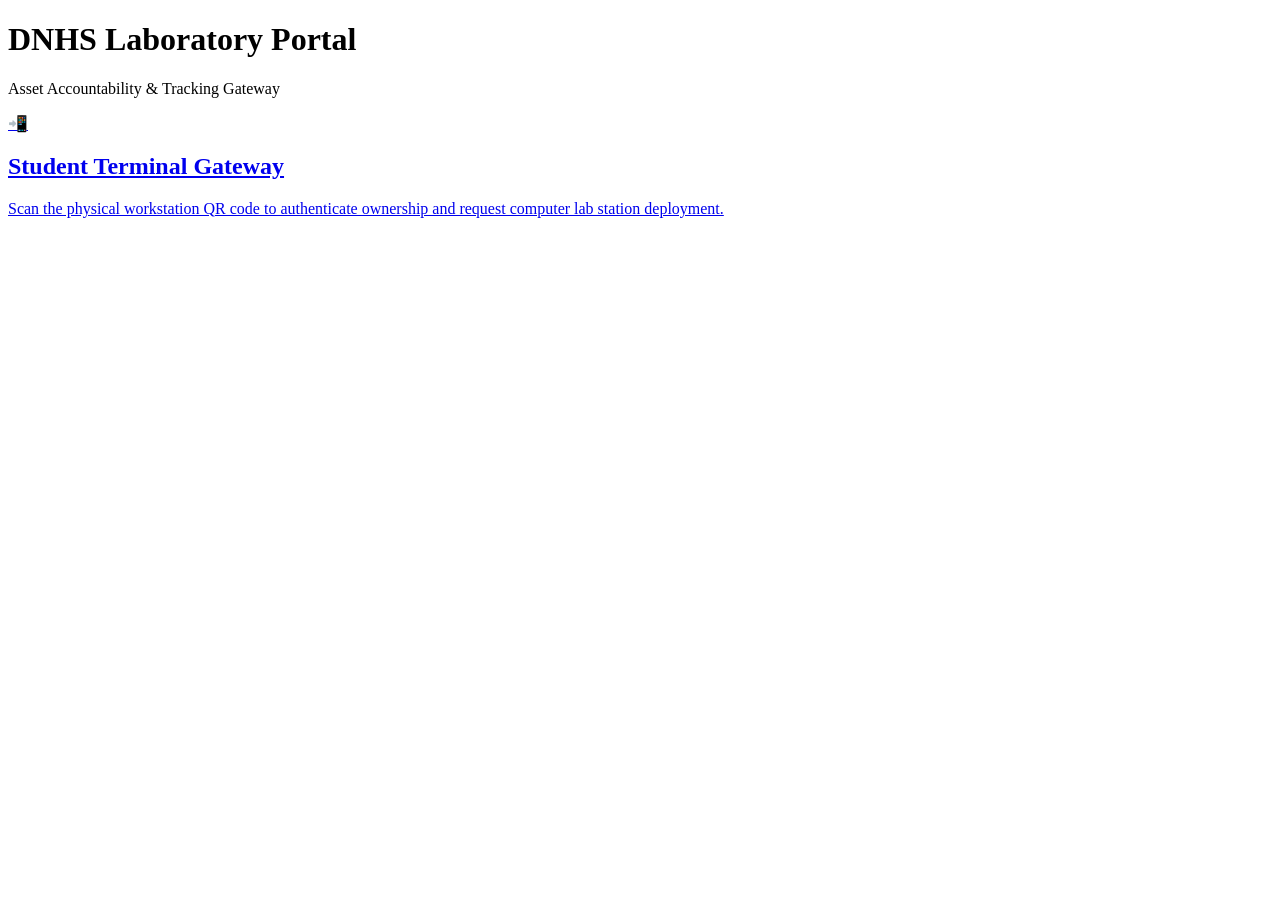
==== index.html @ b2770ab1 "Add files via upload" ====
<!DOCTYPE html>
<html lang="en">
<head>
    <meta charset="UTF-8">
    <meta name="viewport" content="width=device-width, initial-scale=1.0">
    <title>DNHS Computer Lab Portal</title>
    <link rel="stylesheet" href="index.style.css">
</head>
<body>

<header>
    <h1>DNHS <span>Laboratory Portal</span></h1>
    <p>Asset Accountability & Tracking Gateway</p>
</header>

<div class="container">
    <a href="student.html" id="studentLink" class="portal-card">
        <span class="icon">📲</span>
        <h2>Student Terminal Gateway</h2>
        <p class="desc">Scan the physical workstation QR code to authenticate ownership and request computer lab station deployment.</p>
    </a>
</div>

<script>
    window.onload = function() {
        const currentUrl = window.location.href;
        let pcData = "";
        if (currentUrl.includes('pc=01') || currentUrl.includes('pc01')) { pcData = "?pc=01"; }
        else if (currentUrl.includes('pc=02') || currentUrl.includes('pc02')) { pcData = "?pc=02"; }
        
        if (pcData) {
            document.getElementById('studentLink').href = `student.html${pcData}`;
        }
    }
</script>
</body>
</html>
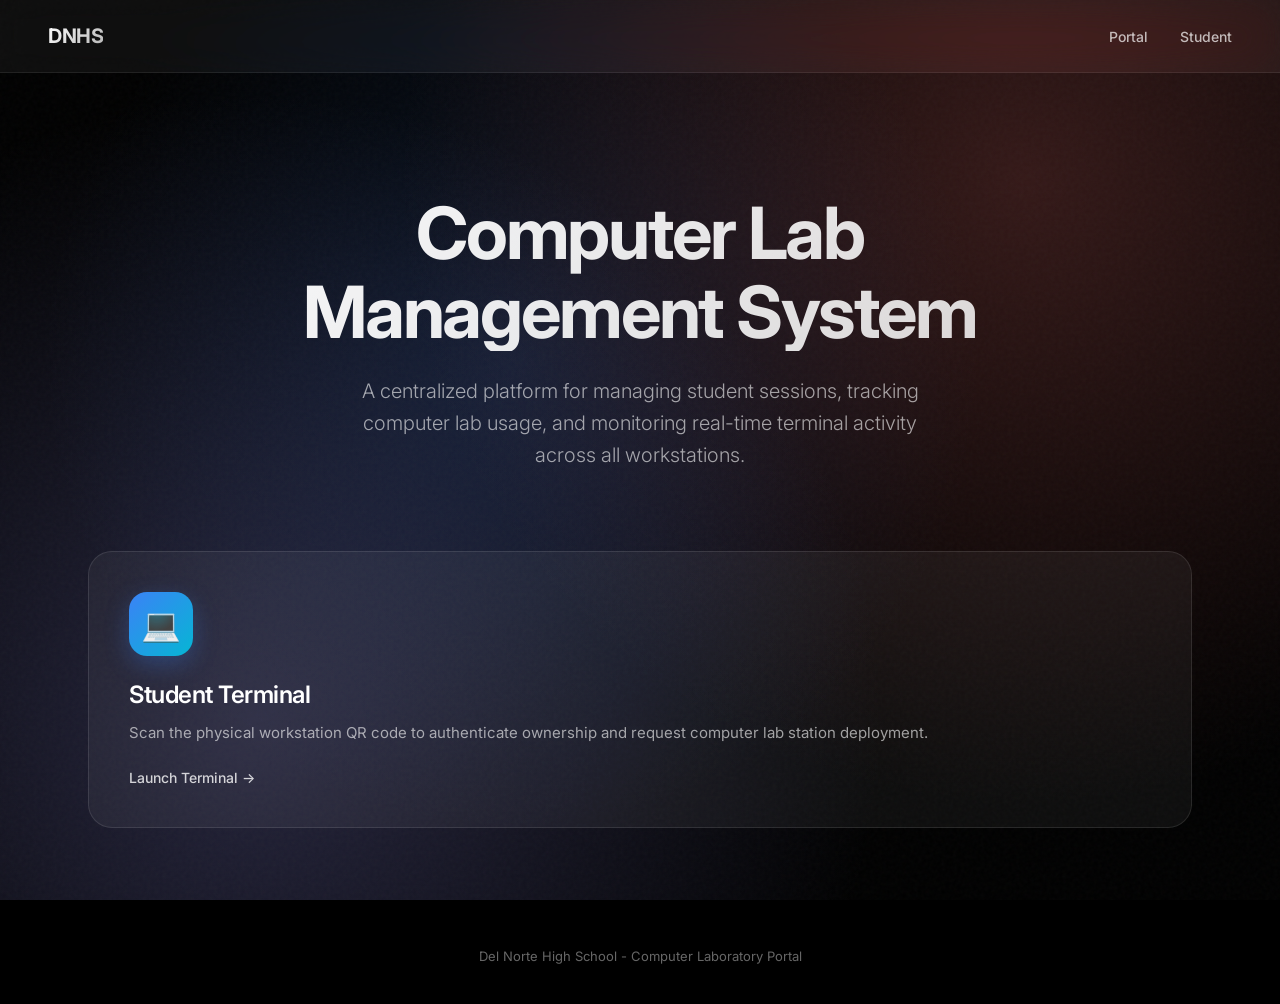
==== commit ba15c721: "Create index.html" ====
--- a/index.html
+++ b/index.html
@@ -3,35 +3,287 @@
 <head>
     <meta charset="UTF-8">
     <meta name="viewport" content="width=device-width, initial-scale=1.0">
-    <title>DNHS Computer Lab Portal</title>
-    <link rel="stylesheet" href="index.style.css">
+    <title>DNHS Portal</title>
+    <link rel="preconnect" href="https://fonts.googleapis.com">
+    <link rel="preconnect" href="https://fonts.gstatic.com" crossorigin>
+    <link href="https://fonts.googleapis.com/css2?family=Inter:wght@300;400;500;600;700&display=swap" rel="stylesheet">
+    <style>
+        * { margin: 0; padding: 0; box-sizing: border-box; }
+        
+        body {
+            font-family: 'Inter', -apple-system, BlinkMacSystemFont, sans-serif;
+            background: #000;
+            color: #fff;
+            min-height: 100vh;
+            overflow-x: hidden;
+        }
+
+        .background {
+            position: fixed;
+            inset: 0;
+            background: 
+                radial-gradient(circle at 20% 80%, rgba(120, 119, 198, 0.3), transparent 50%),
+                radial-gradient(circle at 80% 20%, rgba(255, 119, 115, 0.2), transparent 50%),
+                radial-gradient(circle at 40% 40%, rgba(59, 130, 246, 0.15), transparent 50%);
+            z-index: -1;
+        }
+
+        .background::before {
+            content: '';
+            position: absolute;
+            inset: 0;
+            background: url("data:image/svg+xml,%3Csvg viewBox='0 0 256 256' xmlns='http://www.w3.org/2000/svg'%3E%3Cfilter id='noiseFilter'%3E%3CfeTurbulence type='fractalNoise' baseFrequency='0.9' numOctaves='4' stitchTiles='stitch'/%3E%3C/filter%3E%3Crect width='100%25' height='100%25' filter='url(%23noiseFilter)'/%3E%3C/svg%3E");
+            opacity: 0.03;
+            mix-blend-mode: overlay;
+        }
+
+        nav {
+            display: flex;
+            justify-content: space-between;
+            align-items: center;
+            padding: 24px 48px;
+            backdrop-filter: blur(20px) saturate(180%);
+            -webkit-backdrop-filter: blur(20px) saturate(180%);
+            background: rgba(255, 255, 255, 0.05);
+            border-bottom: 1px solid rgba(255, 255, 255, 0.08);
+            position: sticky;
+            top: 0;
+            z-index: 100;
+        }
+
+        .logo {
+            font-size: 20px;
+            font-weight: 700;
+            letter-spacing: -0.02em;
+            background: linear-gradient(135deg, #fff 0%, rgba(255,255,255,0.7) 100%);
+            -webkit-background-clip: text;
+            -webkit-text-fill-color: transparent;
+            background-clip: text;
+        }
+
+        .nav-links {
+            display: flex;
+            gap: 32px;
+            list-style: none;
+        }
+
+        .nav-links a {
+            color: rgba(255, 255, 255, 0.7);
+            text-decoration: none;
+            font-size: 14px;
+            font-weight: 500;
+            transition: all 0.3s ease;
+            position: relative;
+        }
+
+        .nav-links a:hover {
+            color: #fff;
+        }
+
+        .nav-links a::after {
+            content: '';
+            position: absolute;
+            bottom: -4px;
+            left: 0;
+            width: 0;
+            height: 1px;
+            background: linear-gradient(90deg, #3b82f6, #06b6d4);
+            transition: width 0.3s ease;
+        }
+
+        .nav-links a:hover::after {
+            width: 100%;
+        }
+
+        main {
+            max-width: 1200px;
+            margin: 0 auto;
+            padding: 120px 48px 80px;
+        }
+
+        .hero {
+            text-align: center;
+            margin-bottom: 80px;
+            animation: fadeInUp 0.8s ease-out;
+        }
+
+        @keyframes fadeInUp {
+            from { opacity: 0; transform: translateY(30px); }
+            to { opacity: 1; transform: translateY(0); }
+        }
+
+        .hero h1 {
+            font-size: clamp(40px, 6vw, 72px);
+            font-weight: 700;
+            line-height: 1.1;
+            letter-spacing: -0.03em;
+            margin-bottom: 24px;
+            background: linear-gradient(135deg, #fff 0%, rgba(255,255,255,0.8) 100%);
+            -webkit-background-clip: text;
+            -webkit-text-fill-color: transparent;
+            background-clip: text;
+        }
+
+        .hero p {
+            font-size: 20px;
+            color: rgba(255, 255, 255, 0.6);
+            font-weight: 300;
+            max-width: 600px;
+            margin: 0 auto;
+            line-height: 1.6;
+        }
+
+        .grid {
+            display: grid;
+            grid-template-columns: repeat(auto-fit, minmax(320px, 1fr));
+            gap: 24px;
+            animation: fadeInUp 0.8s ease-out 0.2s both;
+        }
+
+        .card {
+            position: relative;
+            background: rgba(255, 255, 255, 0.05);
+            backdrop-filter: blur(40px) saturate(180%);
+            -webkit-backdrop-filter: blur(40px) saturate(180%);
+            border: 1px solid rgba(255, 255, 255, 0.1);
+            border-radius: 24px;
+            padding: 40px;
+            text-decoration: none;
+            color: inherit;
+            transition: all 0.4s cubic-bezier(0.4, 0, 0.2, 1);
+            overflow: hidden;
+            cursor: pointer;
+        }
+
+        .card::before {
+            content: '';
+            position: absolute;
+            inset: 0;
+            background: linear-gradient(135deg, rgba(255,255,255,0.1) 0%, transparent 50%);
+            opacity: 0;
+            transition: opacity 0.4s ease;
+        }
+
+        .card:hover {
+            transform: translateY(-8px) scale(1.02);
+            border-color: rgba(255, 255, 255, 0.2);
+            box-shadow: 
+                0 20px 40px rgba(0, 0, 0, 0.4),
+                0 0 60px rgba(59, 130, 246, 0.1);
+        }
+
+        .card:hover::before {
+            opacity: 1;
+        }
+
+        .card-icon {
+            width: 64px;
+            height: 64px;
+            border-radius: 18px;
+            background: linear-gradient(135deg, #3b82f6, #06b6d4);
+            display: flex;
+            align-items: center;
+            justify-content: center;
+            margin-bottom: 24px;
+            font-size: 32px;
+            box-shadow: 0 8px 24px rgba(59, 130, 246, 0.3);
+            position: relative;
+            z-index: 1;
+        }
+
+        .card h2 {
+            font-size: 24px;
+            font-weight: 600;
+            margin-bottom: 12px;
+            letter-spacing: -0.02em;
+            position: relative;
+            z-index: 1;
+        }
+
+        .card p {
+            font-size: 15px;
+            line-height: 1.6;
+            color: rgba(255, 255, 255, 0.6);
+            font-weight: 400;
+            position: relative;
+            z-index: 1;
+        }
+
+        .card .arrow {
+            display: inline-flex;
+            align-items: center;
+            margin-top: 24px;
+            font-size: 14px;
+            font-weight: 500;
+            color: rgba(255, 255, 255, 0.8);
+            transition: transform 0.3s ease;
+            position: relative;
+            z-index: 1;
+        }
+
+        .card:hover .arrow {
+            transform: translateX(4px);
+            color: #fff;
+        }
+
+        footer {
+            text-align: center;
+            padding: 40px 48px;
+            color: rgba(255, 255, 255, 0.4);
+            font-size: 13px;
+            font-weight: 400;
+        }
+
+        @media (max-width: 768px) {
+            nav { padding: 20px 24px; }
+            .nav-links { display: none; }
+            main { padding: 80px 24px 60px; }
+            .card { padding: 32px; }
+        }
+    </style>
 </head>
 <body>
-
-<header>
-    <h1>DNHS <span>Laboratory Portal</span></h1>
-    <p>Asset Accountability & Tracking Gateway</p>
-</header>
-
-<div class="container">
-    <a href="student.html" id="studentLink" class="portal-card">
-        <span class="icon">📲</span>
-        <h2>Student Terminal Gateway</h2>
-        <p class="desc">Scan the physical workstation QR code to authenticate ownership and request computer lab station deployment.</p>
-    </a>
-</div>
-
-<script>
-    window.onload = function() {
-        const currentUrl = window.location.href;
-        let pcData = "";
-        if (currentUrl.includes('pc=01') || currentUrl.includes('pc01')) { pcData = "?pc=01"; }
-        else if (currentUrl.includes('pc=02') || currentUrl.includes('pc02')) { pcData = "?pc=02"; }
-        
-        if (pcData) {
-            document.getElementById('studentLink').href = `student.html${pcData}`;
-        }
-    }
-</script>
+    <div class="background"></div>
+    
+    <nav>
+        <div class="logo">DNHS</div>
+        <ul class="nav-links">
+            <li><a href="/">Portal</a></li>
+            <li><a href="/student">Student</a></li>
+        </ul>
+    </nav>
+
+    <main>
+        <section class="hero">
+            <h1>Computer Lab<br>Management System</h1>
+            <p>A centralized platform for managing student sessions, tracking computer lab usage, and monitoring real-time terminal activity across all workstations.</p>
+        </section>
+
+        <section class="grid">
+            <a href="/student" id="studentLink" class="card">
+                <div class="card-icon">💻</div>
+                <h2>Student Terminal</h2>
+                <p>Scan the physical workstation QR code to authenticate ownership and request computer lab station deployment.</p>
+                <span class="arrow">Launch Terminal →</span>
+            </a>
+        </section>
+    </main>
+
+    <footer>
+        <p>Del Norte High School - Computer Laboratory Portal</p>
+    </footer>
+
+    <script>
+        window.onload = function() {
+            const currentUrl = window.location.href;
+            let pcData = "";
+            if (currentUrl.includes('pc=01') || currentUrl.includes('pc01')) { pcData = "?pc=01"; }
+            else if (currentUrl.includes('pc=02') || currentUrl.includes('pc02')) { pcData = "?pc=02"; }
+            
+            if (pcData) {
+                document.getElementById('studentLink').href = `/student${pcData}`;
+            }
+        }
+    </script>
 </body>
 </html>
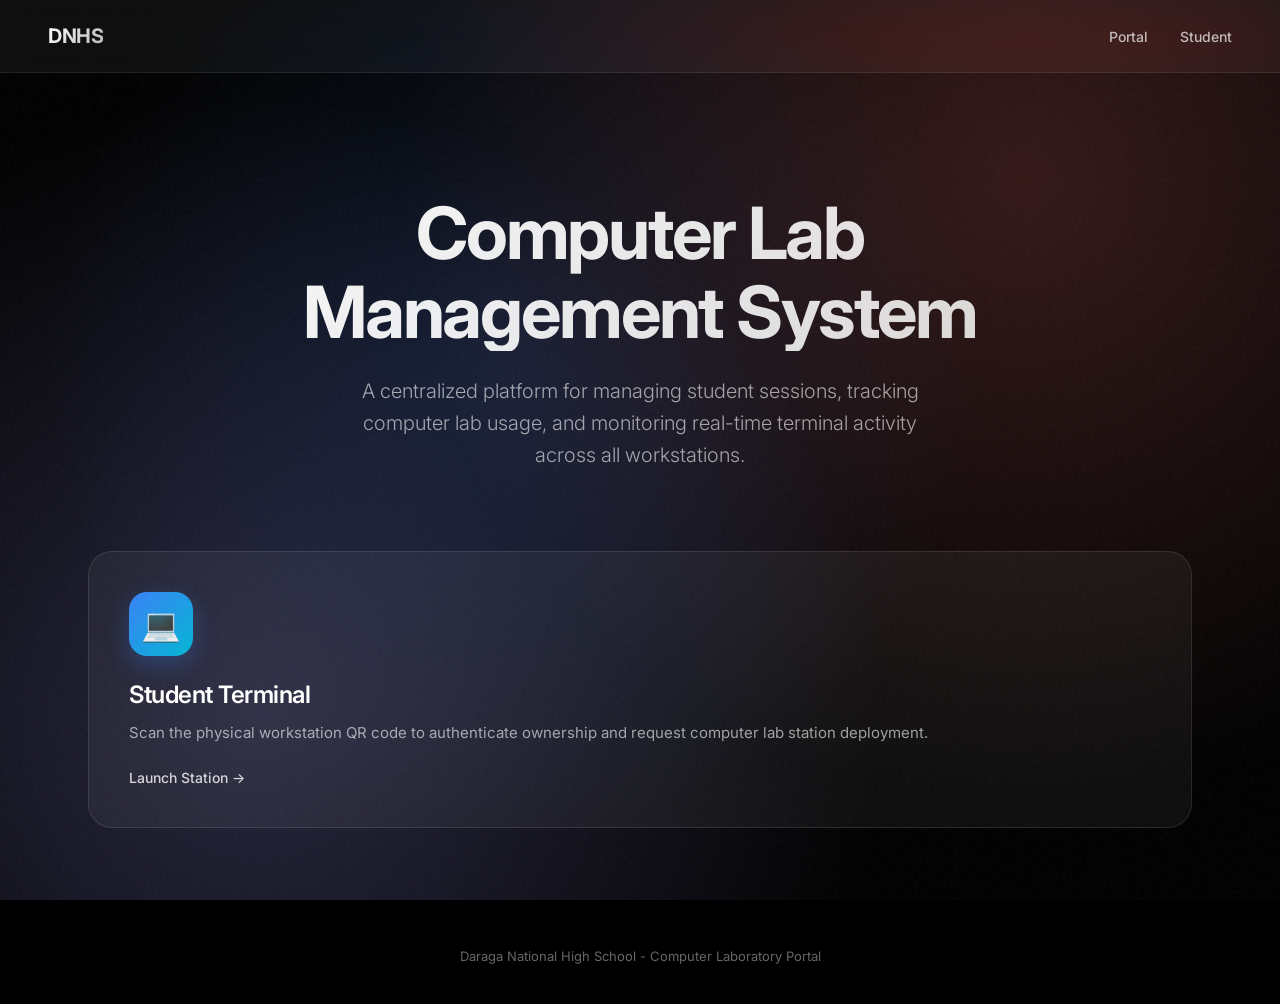
==== commit f1ac94c7: "Update index.html" ====
--- a/index.html
+++ b/index.html
@@ -264,13 +264,13 @@
                 <div class="card-icon">💻</div>
                 <h2>Student Terminal</h2>
                 <p>Scan the physical workstation QR code to authenticate ownership and request computer lab station deployment.</p>
-                <span class="arrow">Launch Terminal →</span>
+                <span class="arrow">Launch Station →</span>
             </a>
         </section>
     </main>
 
     <footer>
-        <p>Del Norte High School - Computer Laboratory Portal</p>
+        <p>Daraga National High School - Computer Laboratory Portal</p>
     </footer>
 
     <script>
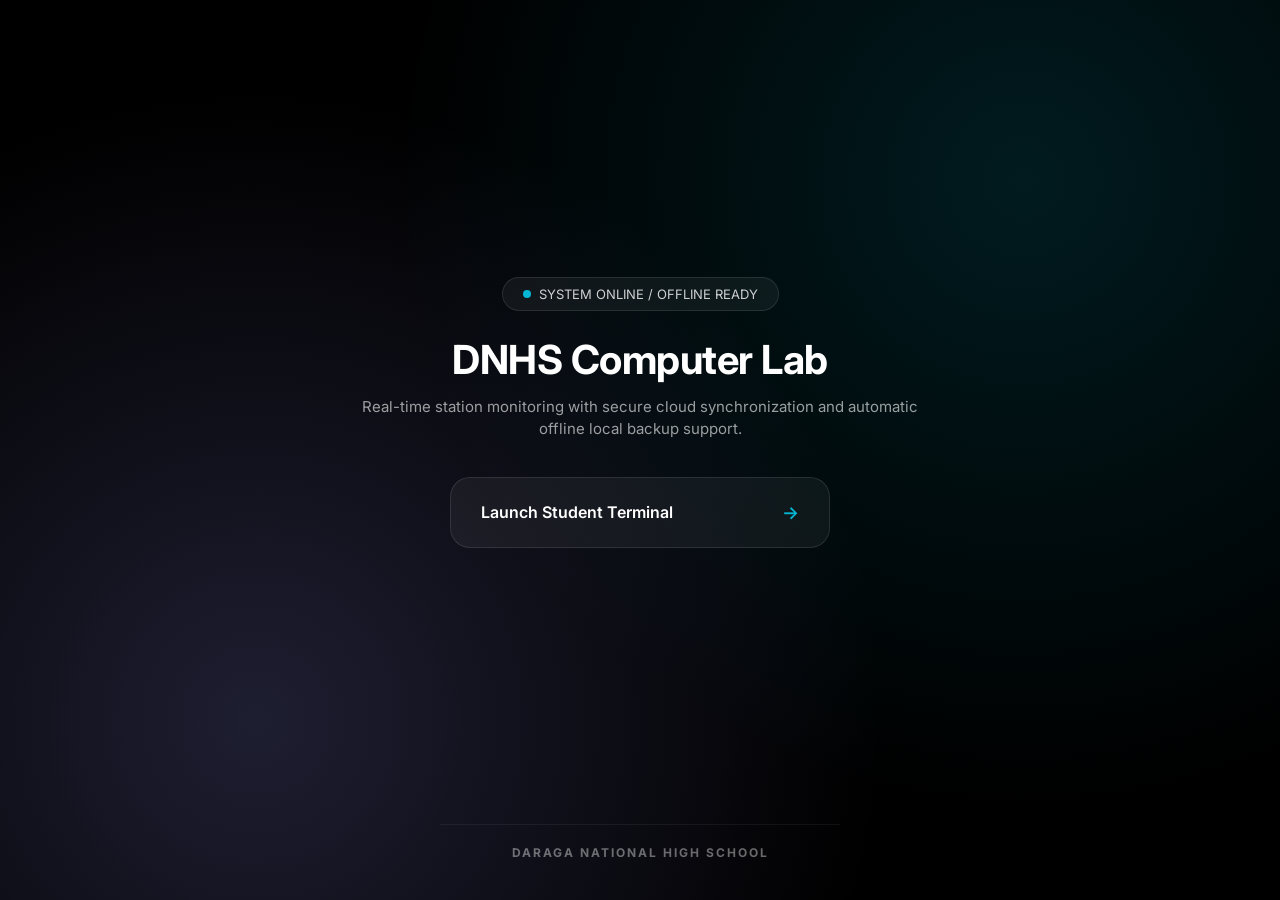
==== commit 7f43bfb6: "Update index.html" ====
--- a/index.html
+++ b/index.html
@@ -3,287 +3,48 @@
 <head>
     <meta charset="UTF-8">
     <meta name="viewport" content="width=device-width, initial-scale=1.0">
-    <title>DNHS Portal</title>
-    <link rel="preconnect" href="https://fonts.googleapis.com">
-    <link rel="preconnect" href="https://fonts.gstatic.com" crossorigin>
+    <title>DNHS Computer Lab Portal</title>
     <link href="https://fonts.googleapis.com/css2?family=Inter:wght@300;400;500;600;700&display=swap" rel="stylesheet">
     <style>
         * { margin: 0; padding: 0; box-sizing: border-box; }
+        body { font-family: 'Inter', sans-serif; background: #000; color: #fff; min-height: 100vh; display: flex; flex-direction: column; justify-content: space-between; align-items: center; padding: 40px 24px; position: relative; overflow-x: hidden; }
+        .background { position: fixed; inset: 0; background: radial-gradient(circle at 20% 80%, rgba(120, 119, 198, 0.25), transparent 50%), radial-gradient(circle at 80% 20%, rgba(6, 182, 212, 0.15), transparent 50%); z-index: -1; }
         
-        body {
-            font-family: 'Inter', -apple-system, BlinkMacSystemFont, sans-serif;
-            background: #000;
-            color: #fff;
-            min-height: 100vh;
-            overflow-x: hidden;
-        }
-
-        .background {
-            position: fixed;
-            inset: 0;
-            background: 
-                radial-gradient(circle at 20% 80%, rgba(120, 119, 198, 0.3), transparent 50%),
-                radial-gradient(circle at 80% 20%, rgba(255, 119, 115, 0.2), transparent 50%),
-                radial-gradient(circle at 40% 40%, rgba(59, 130, 246, 0.15), transparent 50%);
-            z-index: -1;
-        }
-
-        .background::before {
-            content: '';
-            position: absolute;
-            inset: 0;
-            background: url("data:image/svg+xml,%3Csvg viewBox='0 0 256 256' xmlns='http://www.w3.org/2000/svg'%3E%3Cfilter id='noiseFilter'%3E%3CfeTurbulence type='fractalNoise' baseFrequency='0.9' numOctaves='4' stitchTiles='stitch'/%3E%3C/filter%3E%3Crect width='100%25' height='100%25' filter='url(%23noiseFilter)'/%3E%3C/svg%3E");
-            opacity: 0.03;
-            mix-blend-mode: overlay;
-        }
-
-        nav {
-            display: flex;
-            justify-content: space-between;
-            align-items: center;
-            padding: 24px 48px;
-            backdrop-filter: blur(20px) saturate(180%);
-            -webkit-backdrop-filter: blur(20px) saturate(180%);
-            background: rgba(255, 255, 255, 0.05);
-            border-bottom: 1px solid rgba(255, 255, 255, 0.08);
-            position: sticky;
-            top: 0;
-            z-index: 100;
-        }
-
-        .logo {
-            font-size: 20px;
-            font-weight: 700;
-            letter-spacing: -0.02em;
-            background: linear-gradient(135deg, #fff 0%, rgba(255,255,255,0.7) 100%);
-            -webkit-background-clip: text;
-            -webkit-text-fill-color: transparent;
-            background-clip: text;
-        }
-
-        .nav-links {
-            display: flex;
-            gap: 32px;
-            list-style: none;
-        }
-
-        .nav-links a {
-            color: rgba(255, 255, 255, 0.7);
-            text-decoration: none;
-            font-size: 14px;
-            font-weight: 500;
-            transition: all 0.3s ease;
-            position: relative;
-        }
-
-        .nav-links a:hover {
-            color: #fff;
-        }
-
-        .nav-links a::after {
-            content: '';
-            position: absolute;
-            bottom: -4px;
-            left: 0;
-            width: 0;
-            height: 1px;
-            background: linear-gradient(90deg, #3b82f6, #06b6d4);
-            transition: width 0.3s ease;
-        }
-
-        .nav-links a:hover::after {
-            width: 100%;
-        }
-
-        main {
-            max-width: 1200px;
-            margin: 0 auto;
-            padding: 120px 48px 80px;
-        }
-
-        .hero {
-            text-align: center;
-            margin-bottom: 80px;
-            animation: fadeInUp 0.8s ease-out;
-        }
-
-        @keyframes fadeInUp {
-            from { opacity: 0; transform: translateY(30px); }
-            to { opacity: 1; transform: translateY(0); }
-        }
-
-        .hero h1 {
-            font-size: clamp(40px, 6vw, 72px);
-            font-weight: 700;
-            line-height: 1.1;
-            letter-spacing: -0.03em;
-            margin-bottom: 24px;
-            background: linear-gradient(135deg, #fff 0%, rgba(255,255,255,0.8) 100%);
-            -webkit-background-clip: text;
-            -webkit-text-fill-color: transparent;
-            background-clip: text;
-        }
-
-        .hero p {
-            font-size: 20px;
-            color: rgba(255, 255, 255, 0.6);
-            font-weight: 300;
-            max-width: 600px;
-            margin: 0 auto;
-            line-height: 1.6;
-        }
-
-        .grid {
-            display: grid;
-            grid-template-columns: repeat(auto-fit, minmax(320px, 1fr));
-            gap: 24px;
-            animation: fadeInUp 0.8s ease-out 0.2s both;
-        }
-
-        .card {
-            position: relative;
-            background: rgba(255, 255, 255, 0.05);
-            backdrop-filter: blur(40px) saturate(180%);
-            -webkit-backdrop-filter: blur(40px) saturate(180%);
-            border: 1px solid rgba(255, 255, 255, 0.1);
-            border-radius: 24px;
-            padding: 40px;
-            text-decoration: none;
-            color: inherit;
-            transition: all 0.4s cubic-bezier(0.4, 0, 0.2, 1);
-            overflow: hidden;
-            cursor: pointer;
-        }
-
-        .card::before {
-            content: '';
-            position: absolute;
-            inset: 0;
-            background: linear-gradient(135deg, rgba(255,255,255,0.1) 0%, transparent 50%);
-            opacity: 0;
-            transition: opacity 0.4s ease;
-        }
-
-        .card:hover {
-            transform: translateY(-8px) scale(1.02);
-            border-color: rgba(255, 255, 255, 0.2);
-            box-shadow: 
-                0 20px 40px rgba(0, 0, 0, 0.4),
-                0 0 60px rgba(59, 130, 246, 0.1);
-        }
-
-        .card:hover::before {
-            opacity: 1;
-        }
-
-        .card-icon {
-            width: 64px;
-            height: 64px;
-            border-radius: 18px;
-            background: linear-gradient(135deg, #3b82f6, #06b6d4);
-            display: flex;
-            align-items: center;
-            justify-content: center;
-            margin-bottom: 24px;
-            font-size: 32px;
-            box-shadow: 0 8px 24px rgba(59, 130, 246, 0.3);
-            position: relative;
-            z-index: 1;
-        }
-
-        .card h2 {
-            font-size: 24px;
-            font-weight: 600;
-            margin-bottom: 12px;
-            letter-spacing: -0.02em;
-            position: relative;
-            z-index: 1;
-        }
-
-        .card p {
-            font-size: 15px;
-            line-height: 1.6;
-            color: rgba(255, 255, 255, 0.6);
-            font-weight: 400;
-            position: relative;
-            z-index: 1;
-        }
-
-        .card .arrow {
-            display: inline-flex;
-            align-items: center;
-            margin-top: 24px;
-            font-size: 14px;
-            font-weight: 500;
-            color: rgba(255, 255, 255, 0.8);
-            transition: transform 0.3s ease;
-            position: relative;
-            z-index: 1;
-        }
-
-        .card:hover .arrow {
-            transform: translateX(4px);
-            color: #fff;
-        }
-
-        footer {
-            text-align: center;
-            padding: 40px 48px;
-            color: rgba(255, 255, 255, 0.4);
-            font-size: 13px;
-            font-weight: 400;
-        }
-
-        @media (max-width: 768px) {
-            nav { padding: 20px 24px; }
-            .nav-links { display: none; }
-            main { padding: 80px 24px 60px; }
-            .card { padding: 32px; }
-        }
+        .main-wrapper { max-width: 600px; width: 100%; text-align: center; margin: auto; }
+        .portal-badge { display: inline-flex; align-items: center; gap: 8px; background: rgba(255, 255, 255, 0.05); border: 1px solid rgba(255, 255, 255, 0.1); border-radius: 100px; padding: 8px 20px; font-size: 13px; color: rgba(255, 255, 255, 0.8); margin-bottom: 24px; }
+        .portal-badge .dot { width: 8px; height: 8px; border-radius: 50%; background: #06b6d4; }
+        
+        h1 { font-size: 40px; font-weight: 700; margin-bottom: 12px; letter-spacing: -0.5px; }
+        p { font-size: 15px; color: rgba(255,255,255,0.6); margin-bottom: 36px; line-height: 1.5; }
+        
+        .card-container { display: flex; flex-direction: column; gap: 16px; align-items: center; }
+        .card { width: 100%; max-width: 380px; background: rgba(255, 255, 255, 0.05); border: 1px solid rgba(255, 255, 255, 0.1); border-radius: 20px; padding: 24px 30px; text-decoration: none; color: #fff; transition: all 0.2s ease; display: flex; justify-content: space-between; align-items: center; }
+        .card:hover { background: rgba(255, 255, 255, 0.08); border-color: rgba(6, 182, 212, 0.4); transform: translateY(-2px); }
+        .card h2 { font-size: 16px; font-weight: 600; }
+        .card span { color: #06b6d4; font-weight: 600; font-size: 18px; }
+        
+        .footer-branding { text-align: center; margin-top: 40px; padding-top: 20px; border-top: 1px solid rgba(255, 255, 255, 0.06); width: 100%; max-width: 400px; }
+        .footer-branding h3 { font-size: 12px; font-weight: 700; letter-spacing: 2px; color: rgba(255, 255, 255, 0.4); text-transform: uppercase; }
     </style>
 </head>
 <body>
     <div class="background"></div>
-    
-    <nav>
-        <div class="logo">DNHS</div>
-        <ul class="nav-links">
-            <li><a href="/">Portal</a></li>
-            <li><a href="/student">Student</a></li>
-        </ul>
-    </nav>
 
-    <main>
-        <section class="hero">
-            <h1>Computer Lab<br>Management System</h1>
-            <p>A centralized platform for managing student sessions, tracking computer lab usage, and monitoring real-time terminal activity across all workstations.</p>
-        </section>
+    <div></div> <div class="main-wrapper">
+        <div class="portal-badge"><span class="dot"></span><span>SYSTEM ONLINE / OFFLINE READY</span></div>
+        <h1>DNHS Computer Lab</h1>
+        <p>Real-time station monitoring with secure cloud synchronization and automatic offline local backup support.</p>
+        
+        <div class="card-container">
+            <a href="/student.html" class="card">
+                <h2>Launch Student Terminal</h2>
+                <span>→</span>
+            </a>
+        </div>
+    </div>
 
-        <section class="grid">
-            <a href="/student" id="studentLink" class="card">
-                <div class="card-icon">💻</div>
-                <h2>Student Terminal</h2>
-                <p>Scan the physical workstation QR code to authenticate ownership and request computer lab station deployment.</p>
-                <span class="arrow">Launch Station →</span>
-            </a>
-        </section>
-    </main>
-
-    <footer>
-        <p>Daraga National High School - Computer Laboratory Portal</p>
-    </footer>
-
-    <script>
-        window.onload = function() {
-            const currentUrl = window.location.href;
-            let pcData = "";
-            if (currentUrl.includes('pc=01') || currentUrl.includes('pc01')) { pcData = "?pc=01"; }
-            else if (currentUrl.includes('pc=02') || currentUrl.includes('pc02')) { pcData = "?pc=02"; }
-            
-            if (pcData) {
-                document.getElementById('studentLink').href = `/student${pcData}`;
-            }
-        }
-    </script>
+    <div class="footer-branding">
+        <h3>DARAGA NATIONAL HIGH SCHOOL</h3>
+    </div>
 </body>
 </html>
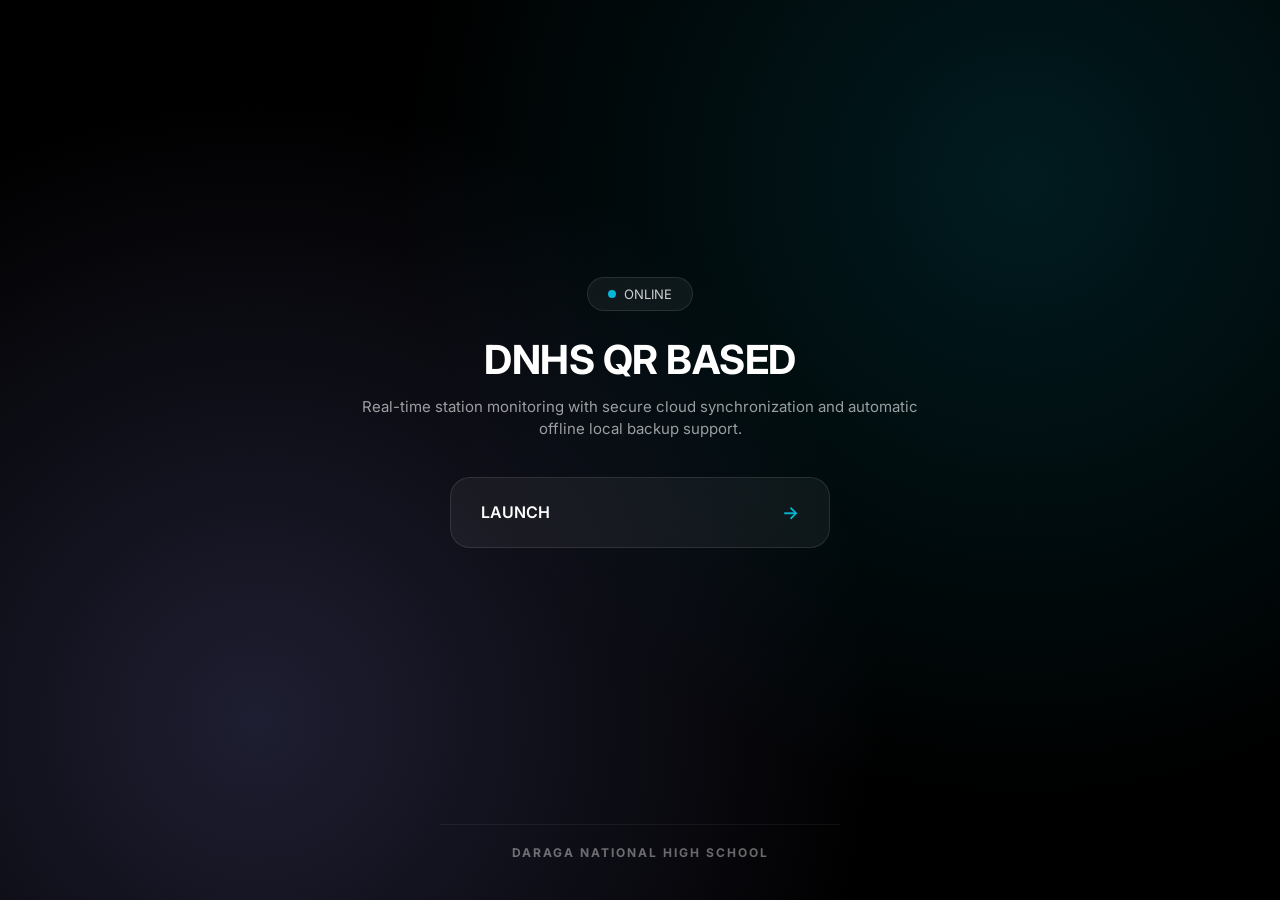
==== commit e9153616: "Update index.html" ====
--- a/index.html
+++ b/index.html
@@ -3,7 +3,7 @@
 <head>
     <meta charset="UTF-8">
     <meta name="viewport" content="width=device-width, initial-scale=1.0">
-    <title>DNHS Computer Lab Portal</title>
+    <title>DNHS COMPUTER LAB PORTAL</title>
     <link href="https://fonts.googleapis.com/css2?family=Inter:wght@300;400;500;600;700&display=swap" rel="stylesheet">
     <style>
         * { margin: 0; padding: 0; box-sizing: border-box; }
@@ -31,13 +31,13 @@
     <div class="background"></div>
 
     <div></div> <div class="main-wrapper">
-        <div class="portal-badge"><span class="dot"></span><span>SYSTEM ONLINE / OFFLINE READY</span></div>
-        <h1>DNHS Computer Lab</h1>
+        <div class="portal-badge"><span class="dot"></span><span>ONLINE</span></div>
+        <h1>DNHS QR BASED</h1>
         <p>Real-time station monitoring with secure cloud synchronization and automatic offline local backup support.</p>
         
         <div class="card-container">
             <a href="/student.html" class="card">
-                <h2>Launch Student Terminal</h2>
+                <h2>LAUNCH</h2>
                 <span>→</span>
             </a>
         </div>
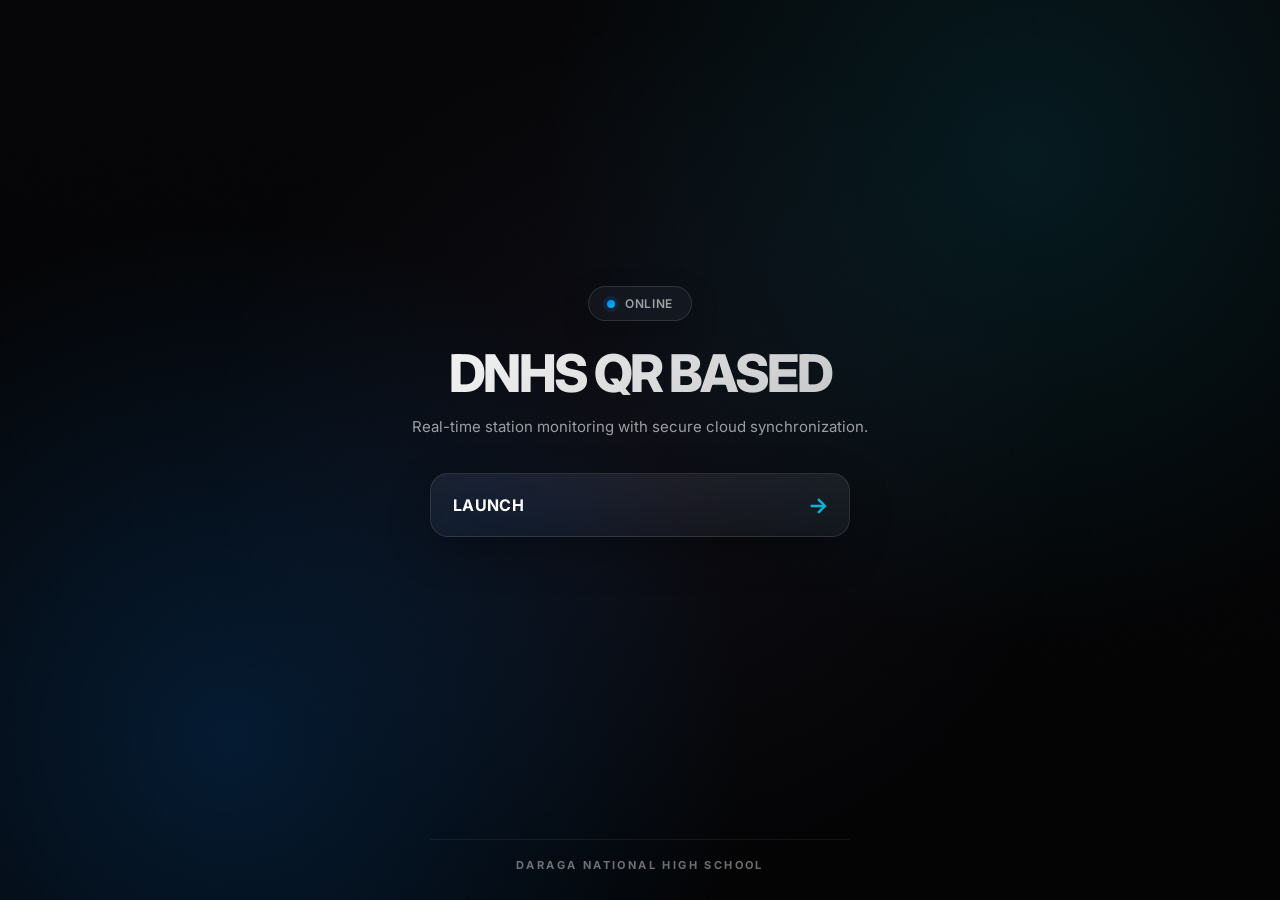
==== commit c5a4c8ee: "Update index.html" ====
--- a/index.html
+++ b/index.html
@@ -4,37 +4,201 @@
     <meta charset="UTF-8">
     <meta name="viewport" content="width=device-width, initial-scale=1.0">
     <title>DNHS COMPUTER LAB PORTAL</title>
-    <link href="https://fonts.googleapis.com/css2?family=Inter:wght@300;400;500;600;700&display=swap" rel="stylesheet">
+    <link rel="preconnect" href="https://fonts.googleapis.com">
+    <link rel="preconnect" href="https://fonts.gstatic.com" crossorigin>
+    <link href="https://fonts.googleapis.com/css2?family=Inter:wght@300;400;500;600;700;800&display=swap" rel="stylesheet">
     <style>
+        :root {
+            --bg: #050507;
+            --surface: rgba(255, 255, 255, 0.06);
+            --surface-strong: rgba(255, 255, 255, 0.1);
+            --border: rgba(255, 255, 255, 0.12);
+            --text: #f5f5f7;
+            --text-dim: rgba(245, 245, 247, 0.62);
+            --text-faint: rgba(245, 245, 247, 0.38);
+            --accent: #0a84ff;
+            --accent-2: #06b6d4;
+            --shadow: 0 24px 80px rgba(0, 0, 0, 0.55);
+        }
+
         * { margin: 0; padding: 0; box-sizing: border-box; }
-        body { font-family: 'Inter', sans-serif; background: #000; color: #fff; min-height: 100vh; display: flex; flex-direction: column; justify-content: space-between; align-items: center; padding: 40px 24px; position: relative; overflow-x: hidden; }
-        .background { position: fixed; inset: 0; background: radial-gradient(circle at 20% 80%, rgba(120, 119, 198, 0.25), transparent 50%), radial-gradient(circle at 80% 20%, rgba(6, 182, 212, 0.15), transparent 50%); z-index: -1; }
-        
-        .main-wrapper { max-width: 600px; width: 100%; text-align: center; margin: auto; }
-        .portal-badge { display: inline-flex; align-items: center; gap: 8px; background: rgba(255, 255, 255, 0.05); border: 1px solid rgba(255, 255, 255, 0.1); border-radius: 100px; padding: 8px 20px; font-size: 13px; color: rgba(255, 255, 255, 0.8); margin-bottom: 24px; }
-        .portal-badge .dot { width: 8px; height: 8px; border-radius: 50%; background: #06b6d4; }
-        
-        h1 { font-size: 40px; font-weight: 700; margin-bottom: 12px; letter-spacing: -0.5px; }
-        p { font-size: 15px; color: rgba(255,255,255,0.6); margin-bottom: 36px; line-height: 1.5; }
-        
-        .card-container { display: flex; flex-direction: column; gap: 16px; align-items: center; }
-        .card { width: 100%; max-width: 380px; background: rgba(255, 255, 255, 0.05); border: 1px solid rgba(255, 255, 255, 0.1); border-radius: 20px; padding: 24px 30px; text-decoration: none; color: #fff; transition: all 0.2s ease; display: flex; justify-content: space-between; align-items: center; }
-        .card:hover { background: rgba(255, 255, 255, 0.08); border-color: rgba(6, 182, 212, 0.4); transform: translateY(-2px); }
-        .card h2 { font-size: 16px; font-weight: 600; }
-        .card span { color: #06b6d4; font-weight: 600; font-size: 18px; }
-        
-        .footer-branding { text-align: center; margin-top: 40px; padding-top: 20px; border-top: 1px solid rgba(255, 255, 255, 0.06); width: 100%; max-width: 400px; }
-        .footer-branding h3 { font-size: 12px; font-weight: 700; letter-spacing: 2px; color: rgba(255, 255, 255, 0.4); text-transform: uppercase; }
+
+        html, body { height: 100%; }
+
+        body {
+            font-family: 'Inter', -apple-system, BlinkMacSystemFont, sans-serif;
+            background: var(--bg);
+            color: var(--text);
+            min-height: 100vh;
+            min-height: 100dvh;
+            display: flex;
+            flex-direction: column;
+            justify-content: space-between;
+            align-items: center;
+            padding: 28px 20px;
+            position: relative;
+            overflow: hidden;
+            -webkit-font-smoothing: antialiased;
+            text-rendering: optimizeLegibility;
+        }
+
+        .background {
+            position: fixed;
+            inset: 0;
+            background:
+                radial-gradient(circle at 18% 82%, rgba(10, 132, 255, 0.18), transparent 40%),
+                radial-gradient(circle at 80% 18%, rgba(6, 182, 212, 0.12), transparent 38%),
+                radial-gradient(circle at 50% 50%, rgba(120, 119, 198, 0.08), transparent 55%),
+                linear-gradient(180deg, #050507 0%, #030304 100%);
+            z-index: -2;
+        }
+
+        .background::before {
+            content: '';
+            position: absolute;
+            inset: 0;
+            background: url("data:image/svg+xml,%3Csvg viewBox='0 0 256 256' xmlns='http://www.w3.org/2000/svg'%3E%3Cfilter id='noiseFilter'%3E%3CfeTurbulence type='fractalNoise' baseFrequency='0.85' numOctaves='4' stitchTiles='stitch'/%3E%3C/filter%3E%3Crect width='100%25' height='100%25' filter='url(%23noiseFilter)'/%3E%3C/svg%3E");
+            opacity: 0.035;
+            mix-blend-mode: overlay;
+        }
+
+        .main-wrapper {
+            max-width: 640px;
+            width: 100%;
+            text-align: center;
+            margin: auto;
+            position: relative;
+            z-index: 1;
+        }
+
+        .portal-badge {
+            display: inline-flex;
+            align-items: center;
+            gap: 10px;
+            padding: 9px 18px;
+            border-radius: 999px;
+            border: 1px solid var(--border);
+            background: rgba(255, 255, 255, 0.04);
+            backdrop-filter: blur(24px) saturate(180%);
+            -webkit-backdrop-filter: blur(24px) saturate(180%);
+            color: var(--text-dim);
+            font-size: 12px;
+            font-weight: 600;
+            letter-spacing: 0.06em;
+            text-transform: uppercase;
+            margin-bottom: 26px;
+            box-shadow: 0 10px 30px rgba(0, 0, 0, 0.22);
+        }
+
+        .portal-badge .dot {
+            width: 8px;
+            height: 8px;
+            border-radius: 50%;
+            background: linear-gradient(135deg, var(--accent), var(--accent-2));
+            box-shadow: 0 0 0 4px rgba(10, 132, 255, 0.12);
+        }
+
+        h1 {
+            font-size: clamp(34px, 5vw, 52px);
+            font-weight: 800;
+            letter-spacing: -0.05em;
+            line-height: 1.02;
+            margin-bottom: 14px;
+            background: linear-gradient(135deg, #ffffff 0%, rgba(255,255,255,0.72) 100%);
+            -webkit-background-clip: text;
+            -webkit-text-fill-color: transparent;
+            background-clip: text;
+        }
+
+        p {
+            font-size: 15px;
+            color: var(--text-dim);
+            margin: 0 auto 34px;
+            line-height: 1.6;
+            max-width: 540px;
+        }
+
+        .card-container {
+            display: flex;
+            flex-direction: column;
+            gap: 16px;
+            align-items: center;
+        }
+
+        .card {
+            width: 100%;
+            max-width: 420px;
+            display: flex;
+            align-items: center;
+            justify-content: space-between;
+            padding: 18px 20px 18px 22px;
+            border-radius: 18px;
+            text-decoration: none;
+            color: #fff;
+            background: linear-gradient(180deg, rgba(255,255,255,0.075), rgba(255,255,255,0.045));
+            border: 1px solid rgba(255,255,255,0.1);
+            backdrop-filter: blur(30px) saturate(180%);
+            -webkit-backdrop-filter: blur(30px) saturate(180%);
+            box-shadow: 0 14px 40px rgba(0, 0, 0, 0.28);
+            transition: transform 0.25s ease, border-color 0.25s ease, background 0.25s ease, box-shadow 0.25s ease;
+        }
+
+        .card:hover {
+            transform: translateY(-3px);
+            border-color: rgba(10, 132, 255, 0.35);
+            background: linear-gradient(180deg, rgba(255,255,255,0.095), rgba(255,255,255,0.055));
+            box-shadow: 0 18px 48px rgba(0, 0, 0, 0.35);
+        }
+
+        .card h2 {
+            font-size: 16px;
+            font-weight: 700;
+            letter-spacing: 0.02em;
+        }
+
+        .card span {
+            color: var(--accent-2);
+            font-weight: 700;
+            font-size: 22px;
+            transition: transform 0.25s ease;
+        }
+
+        .card:hover span { transform: translateX(3px); }
+
+        .footer-branding {
+            text-align: center;
+            margin-top: 44px;
+            padding-top: 18px;
+            border-top: 1px solid rgba(255, 255, 255, 0.07);
+            width: 100%;
+            max-width: 420px;
+            position: relative;
+            z-index: 1;
+        }
+
+        .footer-branding h3 {
+            font-size: 11px;
+            font-weight: 700;
+            letter-spacing: 2.4px;
+            color: rgba(255, 255, 255, 0.42);
+            text-transform: uppercase;
+        }
+
+        @media (max-width: 480px) {
+            body { padding: 22px 16px; }
+            .card { padding: 16px 18px 16px 20px; }
+            .footer-branding { margin-top: 36px; }
+        }
     </style>
 </head>
 <body>
     <div class="background"></div>
 
-    <div></div> <div class="main-wrapper">
+    <div class="main-wrapper">
         <div class="portal-badge"><span class="dot"></span><span>ONLINE</span></div>
         <h1>DNHS QR BASED</h1>
-        <p>Real-time station monitoring with secure cloud synchronization and automatic offline local backup support.</p>
-        
+        <p>Real-time station monitoring with secure cloud synchronization.</p>
+
         <div class="card-container">
             <a href="/student.html" class="card">
                 <h2>LAUNCH</h2>
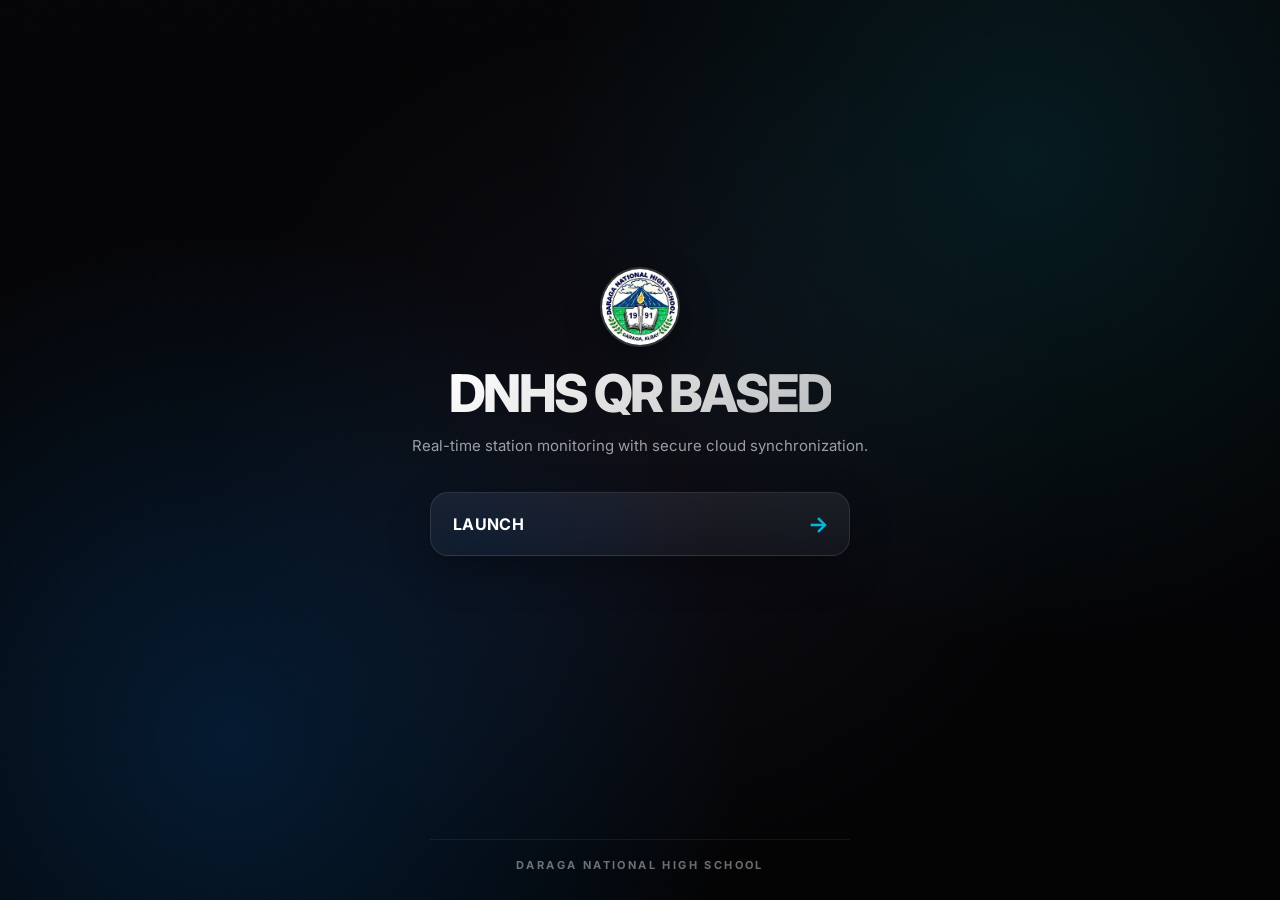
==== commit 81e27339: "Add files via upload" ====
--- a/index.html
+++ b/index.html
@@ -69,33 +69,30 @@
             margin: auto;
             position: relative;
             z-index: 1;
-        }
-
-        .portal-badge {
-            display: inline-flex;
-            align-items: center;
-            gap: 10px;
-            padding: 9px 18px;
-            border-radius: 999px;
-            border: 1px solid var(--border);
-            background: rgba(255, 255, 255, 0.04);
-            backdrop-filter: blur(24px) saturate(180%);
-            -webkit-backdrop-filter: blur(24px) saturate(180%);
-            color: var(--text-dim);
-            font-size: 12px;
-            font-weight: 600;
-            letter-spacing: 0.06em;
-            text-transform: uppercase;
-            margin-bottom: 26px;
-            box-shadow: 0 10px 30px rgba(0, 0, 0, 0.22);
-        }
-
-        .portal-badge .dot {
-            width: 8px;
-            height: 8px;
+            display: flex;
+            flex-direction: column;
+            align-items: center;
+        }
+
+        /* Center Circle Logo Styling */
+        .portal-logo-container {
+            width: 80px;
+            height: 80px;
             border-radius: 50%;
-            background: linear-gradient(135deg, var(--accent), var(--accent-2));
-            box-shadow: 0 0 0 4px rgba(10, 132, 255, 0.12);
+            overflow: hidden;
+            border: 2px solid var(--border);
+            background: rgba(255, 255, 255, 0.05);
+            display: flex;
+            align-items: center;
+            justify-content: center;
+            margin-bottom: 20px;
+            box-shadow: 0 12px 35px rgba(0, 0, 0, 0.4);
+        }
+
+        .portal-logo-container img {
+            width: 100%;
+            height: 100%;
+            object-fit: cover;
         }
 
         h1 {
@@ -123,6 +120,7 @@
             flex-direction: column;
             gap: 16px;
             align-items: center;
+            width: 100%;
         }
 
         .card {
@@ -195,12 +193,16 @@
     <div class="background"></div>
 
     <div class="main-wrapper">
-        <div class="portal-badge"><span class="dot"></span><span>ONLINE</span></div>
+        <!-- Center Circle Logo Image -->
+        <div class="portal-logo-container">
+            <img src="Logo.jpg" alt="Portal Logo" onerror="this.style.display='none'">
+        </div>
+
         <h1>DNHS QR BASED</h1>
         <p>Real-time station monitoring with secure cloud synchronization.</p>
 
         <div class="card-container">
-            <a href="/student.html" class="card">
+            <a href="student.html" class="card">
                 <h2>LAUNCH</h2>
                 <span>→</span>
             </a>
